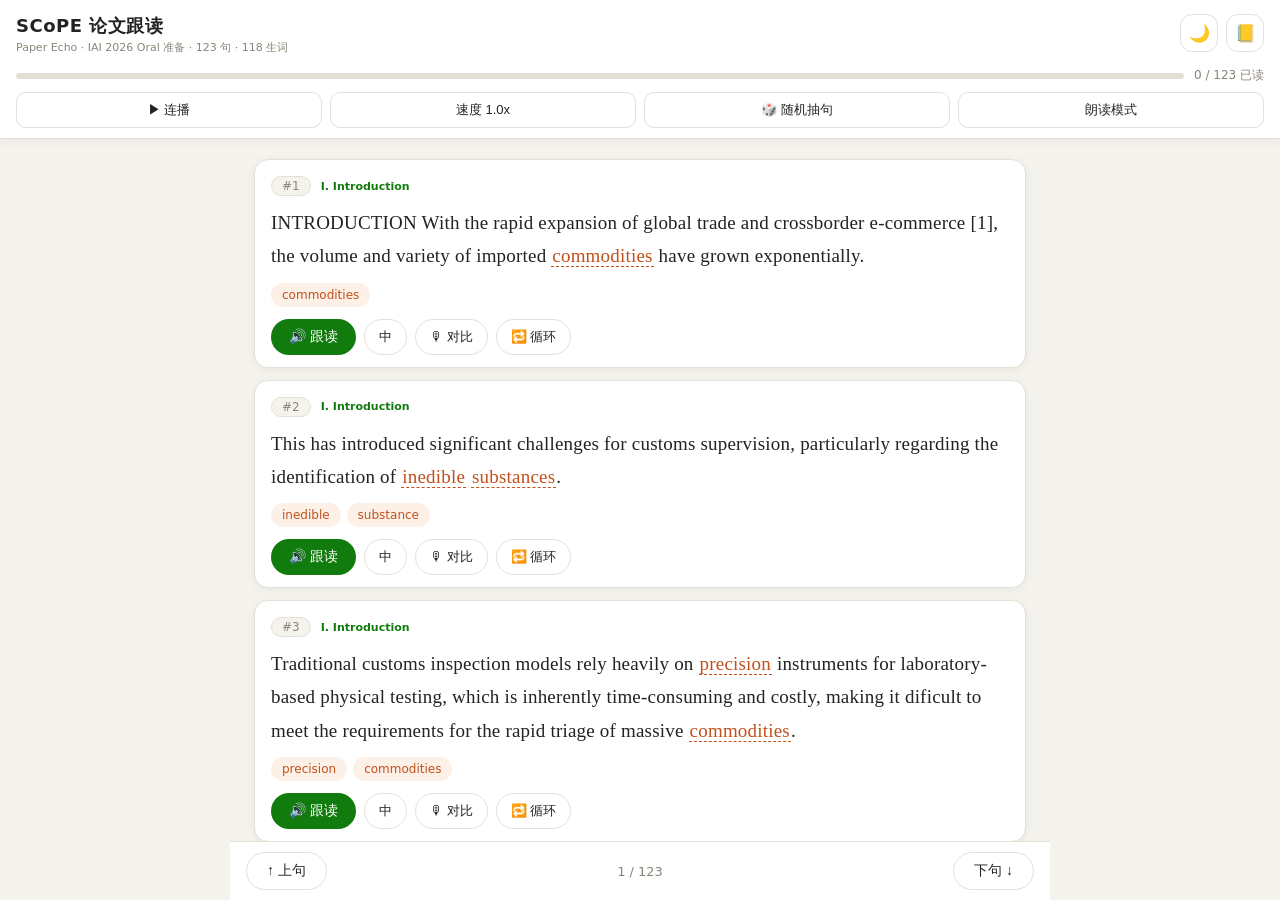
==== index.html @ 797890d0 "feat: SCoPE 论文跟读器（123句+118生词+TTS）" ====
<!DOCTYPE html>
<html lang="zh-CN" data-theme="light">
<head>
<meta charset="UTF-8">
<meta name="viewport" content="width=device-width, initial-scale=1.0, viewport-fit=cover">
<title>SCoPE 论文跟读 · Paper Echo</title>
<link rel="stylesheet" href="css/style.css">
<link rel="icon" href="data:image/svg+xml,<svg xmlns='http://www.w3.org/2000/svg' viewBox='0 0 100 100'><text y='.9em' font-size='90'>🔊</text></svg>">
</head>
<body>

<header class="app-header">
  <div class="header-top">
    <div class="brand">
      <h1>SCoPE 论文跟读</h1>
      <p class="sub">Paper Echo · IAI 2026 Oral 准备 · 123 句 · 118 生词</p>
    </div>
    <div class="header-actions">
      <button id="themeBtn" class="icon-btn" title="深浅色切换">🌙</button>
      <button id="reviewBtn" class="icon-btn" title="生词复习本">📒</button>
    </div>
  </div>
  <div class="progress-wrap">
    <div class="progress-bar" id="progressBar"><i></i></div>
    <span class="progress-text" id="progressText">0 / 123</span>
  </div>
  <div class="toolbar">
    <button id="playAllBtn" class="tool-btn">▶ 连播</button>
    <button id="speedBtn" class="tool-btn">速度 1.0x</button>
    <button id="shuffleBtn" class="tool-btn">🎲 随机抽句</button>
    <button id="modeBtn" class="tool-btn">朗读模式</button>
  </div>
</header>

<main id="sentList" class="sent-list"></main>

<nav class="bottom-nav">
  <button id="prevBtn" class="nav-btn">↑ 上句</button>
  <span id="curPos" class="nav-pos">1 / 123</span>
  <button id="nextBtn" class="nav-btn">下句 ↓</button>
</nav>

<!-- 单词详解弹层 -->
<div class="modal-mask" id="wordMask"></div>
<div class="word-modal" id="wordModal">
  <div class="wm-head">
    <span class="wm-word" id="wmWord">word</span>
    <span class="wm-phonetic" id="wmPhonetic">/.../</span>
    <button id="wmSay" class="say-btn" title="朗读单词">🔊</button>
    <button id="wmClose" class="close-btn">✕</button>
  </div>
  <div class="wm-body" id="wmBody"></div>
</div>

<!-- 复习本弹层 -->
<div class="modal-mask" id="reviewMask"></div>
<div class="word-modal" id="reviewModal">
  <div class="wm-head">
    <span class="wm-word">生词复习本</span>
    <button id="rvExport" class="say-btn" title="导出生词表">⬇ 导出</button>
    <button id="rvClose" class="close-btn">✕</button>
  </div>
  <div class="wm-body" id="rvBody"></div>
</div>

<script src="js/app.js"></script>
</body>
</html>
---- css/style.css ----
/* Paper Echo — SCoPE 论文跟读 · 移动优先，桌面双栏 */
:root {
  --bg: #f5f3ee;
  --card: #ffffff;
  --ink: #232323;
  --muted: #8a8578;
  --accent: #117c0d;
  --accent-soft: #e6f2e5;
  --hl: #c2501d;
  --hl-soft: #fdf0e6;
  --border: #e4e0d6;
  --shadow: 0 2px 10px rgba(0,0,0,.06);
  --radius: 14px;
  --font: "Noto Sans SC", "PingFang SC", "Microsoft YaHei", system-ui, sans-serif;
}
[data-theme="dark"] {
  --bg: #16181a;
  --card: #202326;
  --ink: #e8e4dc;
  --muted: #8f8a7e;
  --accent: #4caf50;
  --accent-soft: #1e3320;
  --hl: #e0874a;
  --hl-soft: #33271c;
  --border: #33373b;
  --shadow: 0 2px 10px rgba(0,0,0,.35);
}

* { box-sizing: border-box; margin: 0; padding: 0; -webkit-tap-highlight-color: transparent; }
html, body { height: 100%; }
body {
  font-family: var(--font);
  background: var(--bg);
  color: var(--ink);
  transition: background .3s, color .3s;
  display: flex;
  flex-direction: column;
}

/* Header */
.app-header {
  position: sticky; top: 0; z-index: 50;
  background: var(--card);
  border-bottom: 1px solid var(--border);
  padding: 14px 16px 10px;
  box-shadow: var(--shadow);
}
.header-top { display: flex; justify-content: space-between; align-items: flex-start; gap: 8px; }
.brand h1 { font-size: 18px; font-weight: 700; letter-spacing: .5px; }
.sub { font-size: 11px; color: var(--muted); margin-top: 2px; }
.header-actions { display: flex; gap: 8px; }
.icon-btn {
  width: 38px; height: 38px; border-radius: 12px;
  border: 1px solid var(--border); background: var(--card);
  font-size: 17px; cursor: pointer; display: flex; align-items: center; justify-content: center;
}
.progress-wrap { display: flex; align-items: center; gap: 10px; margin: 12px 0 8px; }
.progress-bar {
  flex: 1; height: 6px; border-radius: 3px; background: var(--border); overflow: hidden;
}
.progress-bar i { display: block; height: 100%; width: 0; background: var(--accent); border-radius: 3px; transition: width .4s; }
.progress-text { font-size: 12px; color: var(--muted); white-space: nowrap; }
.toolbar { display: flex; gap: 8px; flex-wrap: wrap; }
.tool-btn {
  flex: 1; min-width: 90px; padding: 8px 0;
  border: 1px solid var(--border); border-radius: 10px;
  background: var(--card); color: var(--ink); font-size: 13px; cursor: pointer;
  transition: all .15s;
}
.tool-btn:active { transform: scale(.96); }
.tool-btn.active { background: var(--accent); color: #fff; border-color: var(--accent); }

/* 句子流 */
.sent-list {
  flex: 1; overflow-y: auto;
  padding: 14px 14px 90px;
  max-width: 820px; width: 100%; margin: 0 auto;
}
.sent-card {
  background: var(--card); border: 1px solid var(--border);
  border-radius: var(--radius); padding: 16px 16px 12px;
  margin-bottom: 12px; box-shadow: var(--shadow);
  scroll-margin-top: 130px;
}
.sent-card.current { border-color: var(--accent); box-shadow: 0 0 0 2px var(--accent-soft); }
.sent-head { display: flex; align-items: center; gap: 10px; margin-bottom: 10px; }
.sent-num {
  font-size: 12px; color: var(--muted); background: var(--bg);
  border: 1px solid var(--border); border-radius: 999px; padding: 2px 10px;
  flex-shrink: 0;
}
.sent-section { font-size: 11px; color: var(--accent); font-weight: 600; }
.sent-text {
  font-size: 17px; line-height: 1.75; letter-spacing: .2px;
  font-family: Georgia, "Times New Roman", serif;
}
.sent-text .tap-word {
  color: var(--hl); border-bottom: 1.5px dashed var(--hl);
  cursor: pointer; padding: 0 1px;
}
.sent-text .tap-word:active { background: var(--hl-soft); }

/* 操作行 */
.sent-actions { display: flex; gap: 8px; margin-top: 12px; flex-wrap: wrap; align-items: center; }
.play-btn {
  display: inline-flex; align-items: center; gap: 6px;
  background: var(--accent); color: #fff; border: none;
  padding: 9px 18px; border-radius: 999px; font-size: 14px; cursor: pointer;
  transition: all .15s;
}
.play-btn:active { transform: scale(.95); }
.play-btn.playing { background: var(--muted); }
.mini-btn {
  border: 1px solid var(--border); background: var(--card); color: var(--ink);
  border-radius: 999px; padding: 8px 14px; font-size: 13px; cursor: pointer;
}
.mini-btn.active { background: var(--accent-soft); border-color: var(--accent); color: var(--accent); }
.rec-btn { border-color: #d9534f; color: #d9534f; }
.rec-btn.recording { background: #d9534f; color: #fff; animation: pulse 1s infinite; }
@keyframes pulse { 50% { opacity: .6; } }

/* 翻译 */
.sent-cn {
  margin-top: 10px; padding: 10px 12px;
  background: var(--bg); border-radius: 10px;
  font-size: 14px; line-height: 1.7; color: var(--muted);
  display: none;
}
.sent-card.show-cn .sent-cn { display: block; }

/* 生词 chips */
.sent-words { margin-top: 10px; display: flex; flex-wrap: wrap; gap: 6px; }
.word-chip {
  font-size: 12px; padding: 4px 10px; border-radius: 999px;
  background: var(--hl-soft); color: var(--hl); cursor: pointer;
  border: 1px solid transparent;
}
.word-chip:active { background: var(--hl); color: #fff; }

/* 录音对比条 */
.rec-compare {
  margin-top: 10px; padding: 10px 12px; border-radius: 10px;
  background: var(--hl-soft); display: none; flex-wrap: wrap; gap: 8px; align-items: center;
}
.rec-compare.show { display: flex; }
.rec-compare .lbl { font-size: 12px; color: var(--hl); margin-right: 2px; }

/* 单词详解弹层 */
.modal-mask {
  position: fixed; inset: 0; background: rgba(0,0,0,.45); z-index: 90;
  opacity: 0; pointer-events: none; transition: opacity .2s;
}
.modal-mask.show { opacity: 1; pointer-events: auto; }
.word-modal {
  position: fixed; left: 50%; bottom: 0; transform: translate(-50%, 100%);
  width: 100%; max-width: 640px; z-index: 95;
  background: var(--card); border-radius: 18px 18px 0 0;
  padding: 18px 20px calc(24px + env(safe-area-inset-bottom));
  transition: transform .25s cubic-bezier(.34, 1.2, .64, 1);
  max-height: 72vh; display: flex; flex-direction: column;
}
.word-modal.show { transform: translate(-50%, 0); }
.wm-head { display: flex; align-items: center; gap: 10px; padding-bottom: 12px; border-bottom: 1px solid var(--border); }
.wm-word { font-size: 22px; font-weight: 700; }
.wm-phonetic { color: var(--muted); font-size: 14px; flex: 1; }
.say-btn {
  width: 38px; height: 38px; border-radius: 50%;
  border: 1px solid var(--border); background: var(--card); cursor: pointer; font-size: 16px;
}
.close-btn { width: 34px; height: 34px; border: none; background: none; font-size: 18px; cursor: pointer; color: var(--muted); }
.wm-body { overflow-y: auto; padding-top: 12px; font-size: 14px; line-height: 1.8; }
.wm-body .row { margin-bottom: 10px; }
.wm-body .k { color: var(--accent); font-weight: 600; margin-right: 6px; }
.wm-body .en { font-family: Georgia, serif; }
.wm-body .def { font-size: 16px; font-weight: 600; }
.wm-body .tag { display: inline-block; font-size: 11px; background: var(--accent-soft); color: var(--accent); border-radius: 6px; padding: 1px 7px; margin-left: 6px; vertical-align: 2px; }

/* 复习本 */
.rv-item { display: flex; align-items: center; gap: 10px; padding: 10px 0; border-bottom: 1px solid var(--border); }
.rv-item .w { font-weight: 600; flex: 1; }
.rv-item .m { font-size: 12px; color: var(--muted); }
.rv-btns { display: flex; gap: 6px; }
.rv-btns button { border: 1px solid var(--border); background: var(--card); border-radius: 8px; padding: 4px 10px; font-size: 12px; cursor: pointer; }

/* 底部导航 */
.bottom-nav {
  position: fixed; bottom: 0; left: 50%; transform: translateX(-50%);
  width: 100%; max-width: 820px; z-index: 60;
  display: flex; align-items: center; justify-content: space-between; gap: 12px;
  background: var(--card); border-top: 1px solid var(--border);
  padding: 10px 16px calc(10px + env(safe-area-inset-bottom));
}
.nav-btn {
  border: 1px solid var(--border); background: var(--card); color: var(--ink);
  border-radius: 999px; padding: 9px 20px; font-size: 14px; cursor: pointer;
}
.nav-btn:active { transform: scale(.96); }
.nav-pos { font-size: 13px; color: var(--muted); }

/* 朗读模式：大字纯净 */
body.read-mode .sent-text { font-size: 26px; line-height: 1.9; }
body.read-mode .tap-word { border-bottom-width: 2px; }
body.read-mode .sent-words { display: none; }
body.read-mode .sent-actions { justify-content: center; }
body.read-mode .play-btn { font-size: 17px; padding: 12px 28px; }

/* 桌面双栏 */
@media (min-width: 900px) {
  .sent-list { padding: 20px 24px 100px; }
  .sent-text { font-size: 19px; }
}
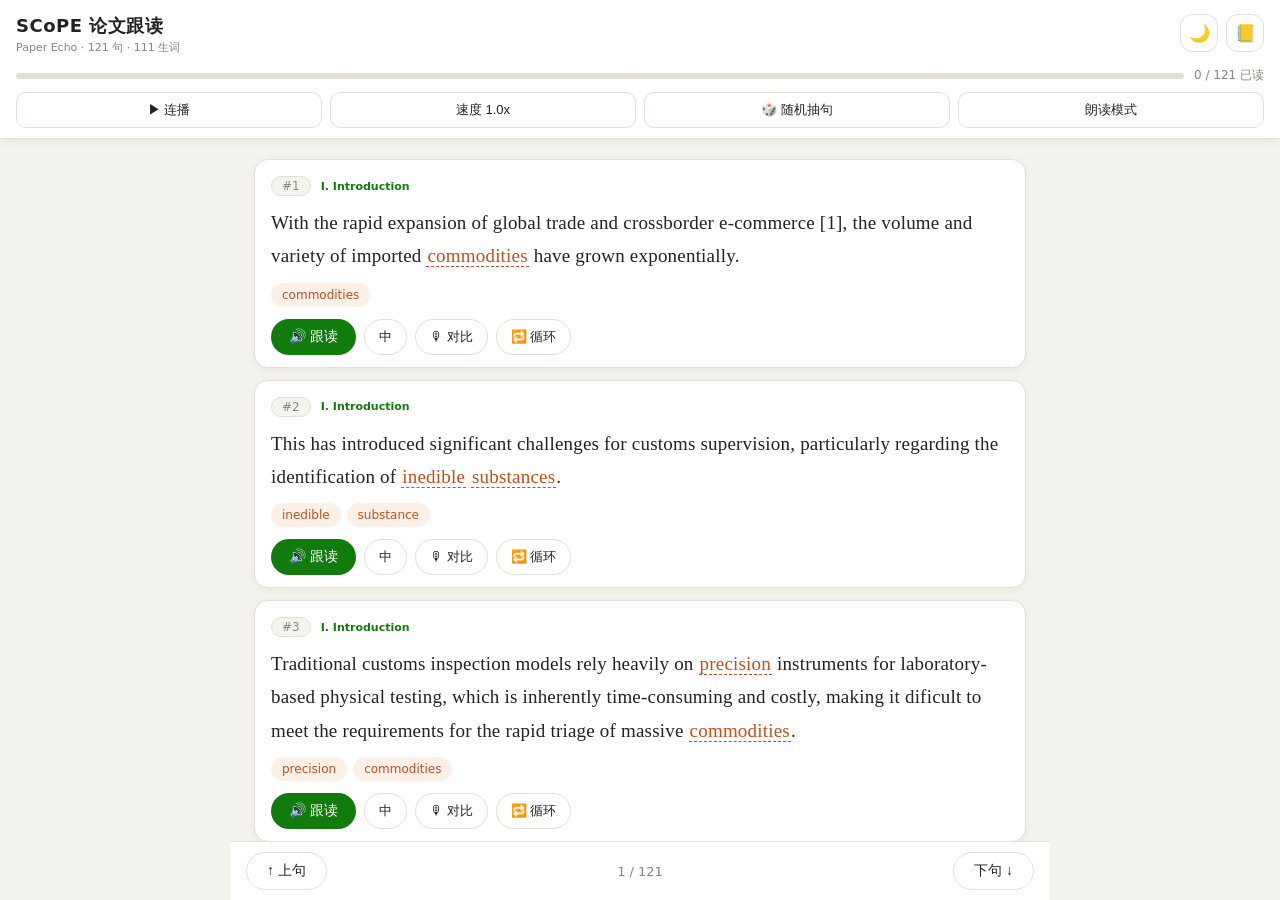
==== commit 433ad789: "fix: 数据修正（121句/111生词）+ 手机端适配 + 页面完善" ====
--- a/index.html
+++ b/index.html
@@ -13,7 +13,7 @@
   <div class="header-top">
     <div class="brand">
       <h1>SCoPE 论文跟读</h1>
-      <p class="sub">Paper Echo · IAI 2026 Oral 准备 · 123 句 · 118 生词</p>
+      <p class="sub">Paper Echo · 121 句 · 111 生词</p>
     </div>
     <div class="header-actions">
       <button id="themeBtn" class="icon-btn" title="深浅色切换">🌙</button>
--- a/css/style.css
+++ b/css/style.css
@@ -73,7 +73,7 @@
 /* 句子流 */
 .sent-list {
   flex: 1; overflow-y: auto;
-  padding: 14px 14px 90px;
+  padding: 14px 14px 130px;
   max-width: 820px; width: 100%; margin: 0 auto;
 }
 .sent-card {
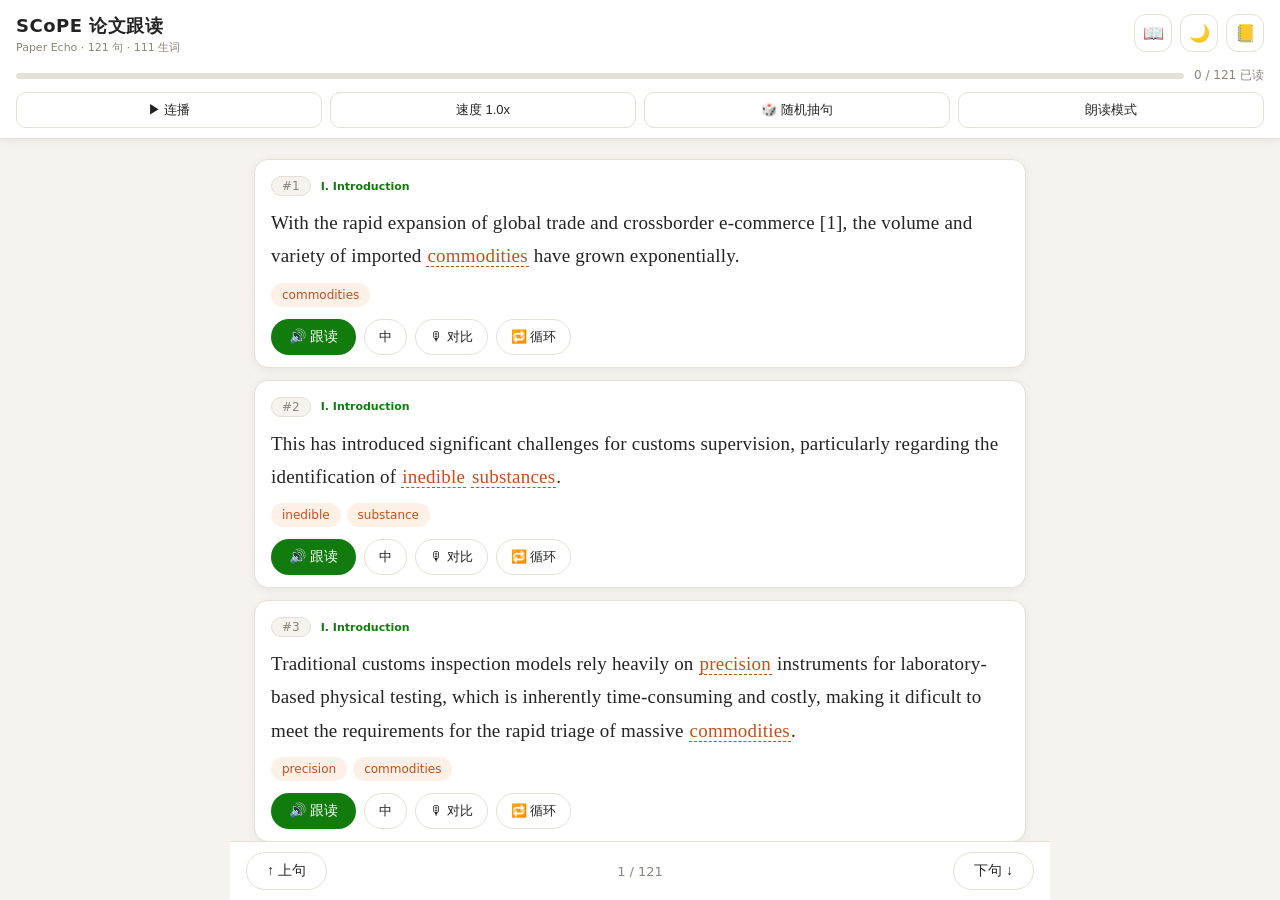
==== commit 7f91c11a: "feat: 新增论文精读讲解卡片页面（121句复制+原图+精讲），主页加入口" ====
--- a/index.html
+++ b/index.html
@@ -16,6 +16,7 @@
       <p class="sub">Paper Echo · 121 句 · 111 生词</p>
     </div>
     <div class="header-actions">
+      <a href="scope-cards.html" class="icon-btn" title="精读讲解卡片" style="text-decoration:none;">📖</a>
       <button id="themeBtn" class="icon-btn" title="深浅色切换">🌙</button>
       <button id="reviewBtn" class="icon-btn" title="生词复习本">📒</button>
     </div>
